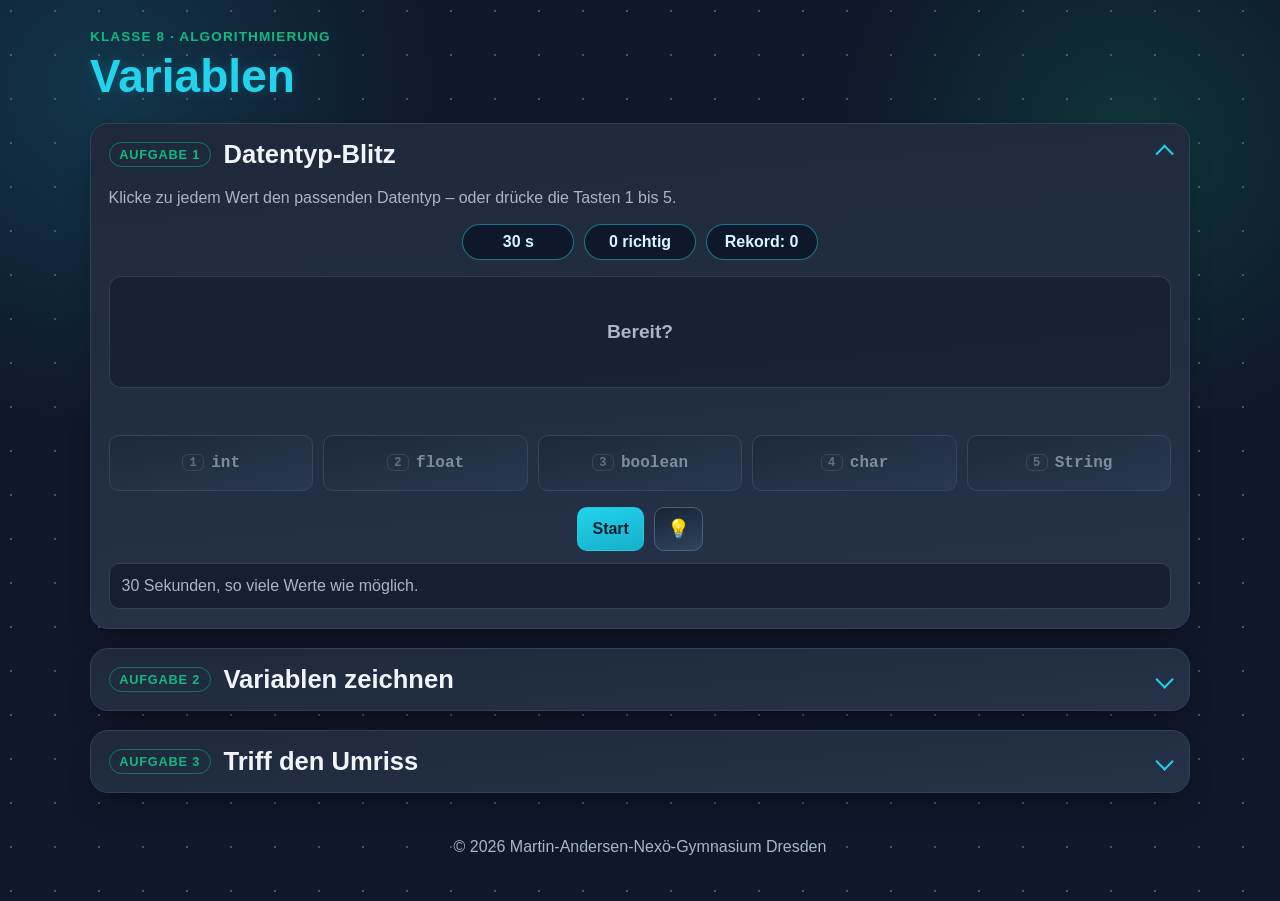
==== Algorithmierung/Variablen/index.html @ c235b7b8 "A1-3 Variablen Aufgaben" ====
<!doctype html>
<html lang="de">
<head>
  <meta charset="UTF-8" />
  <meta name="viewport" content="width=device-width, initial-scale=1.0" />
  <title>Variablen</title>
  <link rel="stylesheet" href="style.css" />
  <script defer src="script.js"></script>
</head>
<body>
  <header class="hero">
    <div class="hero-inner">
      <p class="eyebrow">Klasse 8 &middot; Algorithmierung</p>
      <h1>Variablen</h1>
    </div>
  </header>

  <main class="container">

    <details class="task" id="task1" open>
      <summary class="task-summary">
        <span class="station-label">Aufgabe 1</span>
        <span class="task-title">Datentyp-Blitz</span>
      </summary>
      <div class="task-body">
        <p class="section-text">Klicke zu jedem Wert den passenden Datentyp &ndash; oder dr&uuml;cke die Tasten 1 bis 5.</p>

        <div class="quiz-bar">
          <p class="status-pill" id="quizTime" aria-live="off">30 s</p>
          <p class="status-pill" id="quizScore" aria-live="off">0 richtig</p>
          <p class="status-pill" id="quizRecord" aria-live="off">Rekord: 0</p>
        </div>

        <div class="value-field" id="quizValue" aria-live="off">Bereit?</div>
        <p class="quiz-note" id="quizNote"></p>

        <div class="type-row" role="group" aria-label="Datentypen">
          <button class="type-btn" type="button" data-typ="int" disabled><span class="type-key">1</span>int</button>
          <button class="type-btn" type="button" data-typ="float" disabled><span class="type-key">2</span>float</button>
          <button class="type-btn" type="button" data-typ="boolean" disabled><span class="type-key">3</span>boolean</button>
          <button class="type-btn" type="button" data-typ="char" disabled><span class="type-key">4</span>char</button>
          <button class="type-btn" type="button" data-typ="String" disabled><span class="type-key">5</span>String</button>
        </div>

        <div class="action-row">
          <button class="btn" id="quizStart" type="button">Start</button>
          <button class="btn ghost hint-bulb" id="hintTypen" type="button" data-overlay="overlayTypen" aria-label="Hinweis zu den Datentypen">&#128161;</button>
        </div>

        <div class="feedback-box" id="quizFeedback" aria-live="polite">30 Sekunden, so viele Werte wie m&ouml;glich.</div>
      </div>
    </details>

    <details class="task" id="task2">
      <summary class="task-summary">
        <span class="station-label">Aufgabe 2</span>
        <span class="task-title">Variablen zeichnen</span>
      </summary>
      <div class="task-body">
        <p class="section-text">W&auml;hle eine Funktion, trage Werte in die Variablen ein und beobachte die Zeichenfl&auml;che.</p>

        <div class="fn-row" role="group" aria-label="Zeichenfunktion w&auml;hlen">
          <button class="fn-btn" type="button" data-fn="rect" aria-pressed="false">rect()</button>
          <button class="fn-btn" type="button" data-fn="circle" aria-pressed="false">circle()</button>
          <button class="fn-btn" type="button" data-fn="line" aria-pressed="false">line()</button>
        </div>

        <div class="split">
          <section class="subpanel" aria-labelledby="code2Title">
            <h3 id="code2Title" class="subpanel-title">Code</h3>
            <pre class="code-block"><code id="code2" aria-label="Processing-Code"></code></pre>
          </section>

          <section class="subpanel" aria-labelledby="canvas2Title">
            <h3 id="canvas2Title" class="subpanel-title">Zeichenfl&auml;che</h3>
            <div class="canvas-board">
              <div class="canvas-stack">
                <canvas id="canvas2" class="drawing-layer" width="400" height="400" aria-label="Zeichenfl&auml;che 400 mal 400 Pixel"></canvas>
                <canvas id="grid2" class="grid-layer" width="400" height="400" aria-hidden="true"></canvas>
              </div>
            </div>
          </section>
        </div>

        <div class="action-row">
          <button class="btn ghost" id="reset2" type="button">Werte leeren</button>
          <button class="btn ghost hint-bulb" id="hintVariable" type="button" data-overlay="overlayVariable" aria-label="Hinweis zu Variablen">&#128161;</button>
        </div>

        <div class="feedback-box" id="feedback2" aria-live="polite">Trage alle Werte ein.</div>
      </div>
    </details>

    <details class="task" id="task3">
      <summary class="task-summary">
        <span class="station-label">Aufgabe 3</span>
        <span class="task-title">Triff den Umriss</span>
      </summary>
      <div class="task-body">
        <p class="section-text">Setze die Variablen so, dass deine Form genau auf dem gestrichelten Umriss liegt.</p>

        <div class="step-row" role="group" aria-label="Teilaufgaben"></div>

        <div class="split">
          <section class="subpanel" aria-labelledby="code3Title">
            <h3 id="code3Title" class="subpanel-title">Code</h3>
            <pre class="code-block"><code id="code3" aria-label="Processing-Code"></code></pre>
          </section>

          <section class="subpanel" aria-labelledby="canvas3Title">
            <h3 id="canvas3Title" class="subpanel-title">Zeichenfl&auml;che</h3>
            <div class="canvas-board">
              <div class="canvas-stack">
                <canvas id="canvas3" class="drawing-layer" width="400" height="400" aria-label="Zeichenfl&auml;che 400 mal 400 Pixel"></canvas>
                <canvas id="grid3" class="grid-layer" width="400" height="400" aria-hidden="true"></canvas>
              </div>
            </div>
          </section>
        </div>

        <div class="action-row">
          <button class="btn" id="check3" type="button">Pr&uuml;fen</button>
          <button class="btn ghost hint-bulb" id="hintRaster" type="button" data-overlay="overlayRaster" aria-label="Hinweis zum Raster">&#128161;</button>
        </div>

        <div class="feedback-box" id="feedback3" aria-live="polite"></div>
      </div>
    </details>

  </main>

  <footer class="footer">
    <p>&copy; 2026 Martin-Andersen-Nexö-Gymnasium Dresden</p>
  </footer>

  <div id="overlayTypen" class="overlay" aria-hidden="true" role="dialog" aria-modal="true" aria-labelledby="overlayTypenTitle">
    <div class="overlay-content">
      <h3 id="overlayTypenTitle" class="overlay-title">Die f&uuml;nf Datentypen</h3>
      <dl class="glossar">
        <dt>int</dt><dd>Ganze Zahl, ohne Komma: <code>42</code>, <code>-7</code></dd>
        <dt>float</dt><dd>Kommazahl, mit Punkt geschrieben: <code>3.14</code></dd>
        <dt>boolean</dt><dd>Nur <code>true</code> oder <code>false</code></dd>
        <dt>char</dt><dd>Genau ein Zeichen in einfachen Anf&uuml;hrungszeichen: <code>'A'</code></dd>
        <dt>String</dt><dd>Zeichenkette in doppelten Anf&uuml;hrungszeichen: <code>"Hallo"</code></dd>
      </dl>
      <p class="section-text">Achtung: <code>'7'</code> ist ein char, <code>"42"</code> ist ein String.</p>
      <div class="action-row">
        <button class="btn ghost" type="button" data-close>Schlie&szlig;en</button>
      </div>
    </div>
  </div>

  <div id="overlayVariable" class="overlay" aria-hidden="true" role="dialog" aria-modal="true" aria-labelledby="overlayVariableTitle">
    <div class="overlay-content">
      <h3 id="overlayVariableTitle" class="overlay-title">Was ist eine Variable?</h3>
      <p class="section-text">Eine Variable ist ein benannter Speicherplatz mit einem Datentyp und einem Wert.</p>
      <pre class="code-sample"><code>int x = 100;</code></pre>
      <p class="section-text">Der Name <code>x</code> steht ab jetzt f&uuml;r den Wert 100. &Auml;nderst du den Wert, &auml;ndert sich jede Stelle mit, an der <code>x</code> benutzt wird.</p>
      <div class="action-row">
        <button class="btn ghost" type="button" data-close>Schlie&szlig;en</button>
      </div>
    </div>
  </div>

  <div id="overlayRaster" class="overlay" aria-hidden="true" role="dialog" aria-modal="true" aria-labelledby="overlayRasterTitle">
    <div class="overlay-content">
      <h3 id="overlayRasterTitle" class="overlay-title">Koordinaten ablesen</h3>
      <p class="section-text">Der Nullpunkt liegt oben links, x geht nach rechts, y nach unten. Ein Rasterk&auml;stchen ist 10 Pixel breit.</p>
      <p class="section-text"><code>rect(x, y, b, h)</code> setzt die <em>obere linke Ecke</em>, <code>circle(x, y, d)</code> den <em>Mittelpunkt</em>.</p>
      <div class="action-row">
        <button class="btn ghost" type="button" data-close>Schlie&szlig;en</button>
      </div>
    </div>
  </div>
</body>
</html>
---- Algorithmierung/Variablen/style.css ----
/* Variablen - Klasse 8, Algorithmierung
   Basis-Tokens aus dem Haus-Stil, danach seitenspezifische Bausteine. */

:root {
  color-scheme: dark;

  --primary: #22d3ee;
  --secondary: #10b981;
  --accent: #fbbf24;
  --danger: #fb7185;

  --bg: #0f172a;
  --surface: #1e293b;
  --surface-soft: #253248;
  --text: #f1f5f9;
  --muted: #a8b5c7;
  --border: #334155;

  --button-dark: #182336;
  --button-light: #30445c;
  --button-border: #4b5e7a;
  --button-text: #dcf4ff;
  --on-primary: #05202e;

  --shadow: 0 16px 30px -14px rgba(0, 0, 0, 0.55);
  --focus: 0 0 0 3px rgba(34, 211, 238, 0.3);
  --radius: 18px;
}

* { box-sizing: border-box; }

/* WICHTIG: Muss stehenbleiben, sonst gewinnen eigene display-Angaben
   gegen das eingebaute [hidden]-Verhalten des Browsers. */
[hidden] { display: none !important; }

body {
  margin: 0;
  min-height: 100vh;
  font-family: "Segoe UI", "Trebuchet MS", Verdana, sans-serif;
  color: var(--text);
  background-color: var(--bg);
  background-image:
    radial-gradient(circle at 25% 25%, rgba(100, 116, 139, 0.45) 1px, transparent 1px),
    radial-gradient(circle at 75% 75%, rgba(100, 116, 139, 0.35) 1px, transparent 1px),
    radial-gradient(circle at 88% 16%, rgba(16, 185, 129, 0.18), transparent 22%),
    radial-gradient(circle at 8% 10%, rgba(34, 211, 238, 0.16), transparent 24%);
  background-size: 44px 44px, 44px 44px, auto, auto;
  background-position: 0 0, 22px 22px, center, center;
}

button, input, select, textarea { font: inherit; }

.hero-inner, .container, .footer {
  width: min(1100px, 100% - 2rem);
  margin: 0 auto;
}

.hero-inner { padding: 1.8rem 0 0.6rem; }

.eyebrow {
  margin: 0;
  color: var(--secondary);
  font-weight: 700;
  font-size: 0.85rem;
  letter-spacing: 0.08em;
  text-transform: uppercase;
}

h1 {
  margin: 0.35rem 0 0.6rem;
  color: var(--primary);
  font-size: clamp(1.9rem, 3.6vw, 2.9rem);
  text-shadow: 0 0 12px rgba(34, 211, 238, 0.22);
}

h2 { margin: 0; font-size: clamp(1.4rem, 2.5vw, 2rem); color: var(--text); }
h3 { margin-top: 0; color: #d9f8ff; }

.intro, .section-text {
  color: var(--muted);
  line-height: 1.58;
  max-width: 68ch;
}

.section-text { margin: 0 0 0.9rem; }

/* --- Aufklappbare Aufgabenkarten --- */
.task {
  margin-bottom: 1.2rem;
  background: linear-gradient(175deg, var(--surface), var(--surface-soft));
  border: 1px solid var(--border);
  border-radius: var(--radius);
  box-shadow: var(--shadow);
}

.task-summary {
  display: flex;
  align-items: center;
  gap: 0.8rem;
  padding: 1rem 1.1rem;
  border-radius: var(--radius);
  cursor: pointer;
  list-style: none;
}

.task-summary::-webkit-details-marker { display: none; }

.task-summary::after {
  content: "";
  width: 0.7rem;
  height: 0.7rem;
  margin-left: auto;
  border-right: 2px solid var(--primary);
  border-bottom: 2px solid var(--primary);
  transform: rotate(45deg);
  transition: transform 180ms ease;
}

/* Chromium wertet [open] fuer das Pseudoelement nicht zuverlaessig neu aus,
   deshalb setzt das Skript zusaetzlich .is-open auf die Zusammenfassung. */
.task[open] > .task-summary::after,
.task-summary.is-open::after { transform: rotate(-135deg); }

.task-summary:focus-visible {
  outline: none;
  box-shadow: var(--focus);
}

.station-label {
  padding: 0.25rem 0.6rem;
  border: 1px solid rgba(16, 185, 129, 0.5);
  border-radius: 999px;
  color: var(--secondary);
  font-size: 0.8rem;
  font-weight: 800;
  letter-spacing: 0.06em;
  text-transform: uppercase;
  white-space: nowrap;
}

.task-title {
  color: var(--text);
  font-size: clamp(1.2rem, 2.2vw, 1.6rem);
  font-weight: 800;
}

.task-body { padding: 0 1.1rem 1.2rem; }

/* --- Zwei gleich breite, gleich hohe Bereiche --- */
.split {
  display: grid;
  grid-template-columns: repeat(2, minmax(0, 1fr));
  gap: 1.2rem;
}

.subpanel {
  display: flex;
  flex-direction: column;
  padding: 0.9rem;
  border: 1px solid rgba(168, 181, 199, 0.18);
  border-radius: 12px;
  background: rgba(15, 23, 42, 0.5);
}

.subpanel-title {
  margin: 0 0 0.7rem;
  font-size: 1rem;
  letter-spacing: 0.04em;
  text-transform: uppercase;
}

/* --- Buttons --- */
.btn {
  display: inline-flex;
  align-items: center;
  justify-content: center;
  min-height: 44px;
  padding: 0.55rem 0.9rem;
  border: 1px solid rgba(34, 211, 238, 0.6);
  border-radius: 10px;
  color: var(--on-primary);
  background: linear-gradient(165deg, var(--primary), #17afc8);
  font-weight: 800;
  cursor: pointer;
  transition: transform 150ms ease, filter 150ms ease, border-color 150ms ease;
}

.btn.ghost {
  border-color: var(--button-border);
  color: var(--button-text);
  background: linear-gradient(165deg, var(--button-dark), var(--button-light));
}

.btn:hover:not(:disabled) {
  transform: translateY(-1px);
  filter: brightness(1.08);
  border-color: rgba(34, 211, 238, 0.6);
}

.btn:focus-visible {
  outline: none;
  box-shadow: var(--focus);
}

.btn:disabled { cursor: not-allowed; opacity: 0.48; }

.hint-bulb { font-size: 1.15rem; padding: 0.55rem 0.75rem; }

.action-row {
  display: flex;
  flex-wrap: wrap;
  justify-content: center;
  gap: 0.6rem;
  margin-top: 1rem;
}

/* --- Rückmeldungen --- */
.feedback-box {
  margin-top: 0.75rem;
  padding: 0.65rem 0.75rem;
  border: 1px solid var(--border);
  border-radius: 10px;
  background: rgba(15, 23, 42, 0.66);
  color: var(--muted);
  line-height: 1.45;
}

.feedback-box.success { border-color: rgba(16, 185, 129, 0.75); color: #b9f8dc; }
.feedback-box.error   { border-color: rgba(251, 113, 133, 0.82); color: #fecdd3; }

/* --- Status-Pills --- */
.status-pill {
  margin: 0;
  min-width: 7rem;
  padding: 0.5rem 0.9rem;
  border: 1px solid rgba(34, 211, 238, 0.5);
  border-radius: 999px;
  color: #d7f7ff;
  background: rgba(15, 23, 42, 0.92);
  font-weight: 800;
  text-align: center;
}

.status-pill.is-warning { border-color: rgba(251, 191, 36, 0.7); color: #fff2cc; }

/* --- Aufgabe 1: Datentyp-Blitz --- */
.quiz-bar {
  display: flex;
  flex-wrap: wrap;
  justify-content: center;
  gap: 0.6rem;
  margin-bottom: 1rem;
}

.value-field {
  display: grid;
  place-items: center;
  min-height: 7rem;
  padding: 1rem;
  border: 1px solid rgba(168, 181, 199, 0.18);
  border-radius: 12px;
  background: rgba(15, 23, 42, 0.5);
  color: var(--accent);
  font-family: "Cascadia Code", Consolas, "Courier New", monospace;
  font-size: clamp(1.8rem, 5vw, 3rem);
  font-weight: 700;
  overflow-wrap: anywhere;
  text-align: center;
}

.value-field.is-idle { color: var(--muted); font-family: inherit; font-size: 1.2rem; }

.quiz-note {
  min-height: 1.5rem;
  margin: 0.5rem 0 0;
  color: var(--muted);
  font-size: 0.95rem;
  text-align: center;
}

.type-row {
  display: grid;
  grid-template-columns: repeat(5, minmax(0, 1fr));
  gap: 0.6rem;
  margin-top: 0.9rem;
}

.type-btn {
  display: flex;
  align-items: center;
  justify-content: center;
  gap: 0.45rem;
  min-height: 56px;
  padding: 0.55rem 0.5rem;
  border: 1px solid var(--button-border);
  border-radius: 10px;
  color: var(--button-text);
  background: linear-gradient(165deg, var(--button-dark), var(--button-light));
  font-family: "Cascadia Code", Consolas, "Courier New", monospace;
  font-weight: 800;
  cursor: pointer;
  transition: transform 150ms ease, filter 150ms ease, border-color 150ms ease, background-color 150ms ease;
}

.type-btn:hover:not(:disabled) {
  transform: translateY(-1px);
  filter: brightness(1.08);
  border-color: rgba(34, 211, 238, 0.6);
}

.type-btn:focus-visible { outline: none; box-shadow: var(--focus); }
.type-btn:disabled { cursor: not-allowed; opacity: 0.48; }

.type-key {
  padding: 0.05rem 0.4rem;
  border: 1px solid rgba(168, 181, 199, 0.35);
  border-radius: 6px;
  color: var(--muted);
  font-size: 0.75rem;
}

.type-btn.is-right {
  border-color: rgba(16, 185, 129, 0.85);
  background: linear-gradient(165deg, #10b981, #0d8f66);
  color: #04201a;
}

.type-btn.is-wrong {
  border-color: rgba(251, 113, 133, 0.85);
  background: linear-gradient(165deg, #fb7185, #c2495c);
  color: #2a0a11;
}

/* --- Aufgabe 2/3: Funktions- und Schrittwahl --- */
.fn-row, .step-row {
  display: flex;
  flex-wrap: wrap;
  justify-content: center;
  gap: 0.6rem;
  margin-bottom: 1rem;
}

.fn-btn, .step-btn {
  min-height: 44px;
  padding: 0.5rem 1rem;
  border: 1px solid var(--button-border);
  border-radius: 999px;
  color: var(--button-text);
  background: linear-gradient(165deg, var(--button-dark), var(--button-light));
  font-family: "Cascadia Code", Consolas, "Courier New", monospace;
  font-weight: 800;
  cursor: pointer;
  transition: transform 150ms ease, filter 150ms ease, border-color 150ms ease;
}

.fn-btn:hover, .step-btn:hover { transform: translateY(-1px); filter: brightness(1.08); }
.fn-btn:focus-visible, .step-btn:focus-visible { outline: none; box-shadow: var(--focus); }

.fn-btn[aria-pressed="true"], .step-btn[aria-pressed="true"] {
  border-color: rgba(34, 211, 238, 0.7);
  color: #05202e;
  background: linear-gradient(165deg, var(--primary), #17afc8);
}

.step-btn.is-solved::after {
  content: " \2713";
  color: var(--secondary);
  font-weight: 900;
}

.step-btn[aria-pressed="true"].is-solved::after { color: #04201a; }

/* --- Codeansicht mit Zeilennummern --- */
.code-block {
  flex: 1;
  margin: 0;
  padding: 14px 0;
  overflow-x: auto;
  border: 1px solid rgba(168, 181, 199, 0.18);
  border-radius: 8px;
  background: rgba(15, 23, 42, 0.58);
  font-family: "Cascadia Code", Consolas, "Courier New", monospace;
  font-size: 0.98rem;
  line-height: 1.7;
}

.code-block code { counter-reset: code-line; }

.code-line {
  position: relative;
  display: block;
  counter-increment: code-line;
  min-height: 30px;
  padding: 2px 14px 2px 50px;
  color: #e2e8f0;
  white-space: nowrap;
}

.code-line::before {
  content: counter(code-line);
  position: absolute;
  left: 12px;
  width: 22px;
  color: #76869a;
  text-align: right;
  user-select: none;
}

.code-indent { padding-left: 74px; }
.code-line.is-spaced { margin-top: 12px; }

.keyword { color: #67e8f9; }
.type { color: #fca97a; }
.fn { color: #6ee7b7; }
.var { color: var(--accent); }
.num { color: #93c5fd; }

.code-input {
  min-width: 3ch;
  margin: 0 1px;
  padding: 1px 3px;
  border: 1px solid rgba(34, 211, 238, 0.36);
  border-radius: 4px;
  color: #fef3c7;
  background: rgba(15, 23, 42, 0.82);
  font-family: inherit;
  font-size: 0.96em;
  line-height: 1.2;
  text-align: center;
}

.code-input::placeholder { color: #64748b; }

.code-input:focus {
  outline: none;
  border-color: var(--accent);
  box-shadow: var(--focus);
}

.code-sample {
  margin: 0 0 0.9rem;
  padding: 0.7rem 0.9rem;
  border: 1px solid rgba(168, 181, 199, 0.18);
  border-radius: 8px;
  background: rgba(15, 23, 42, 0.58);
  font-family: "Cascadia Code", Consolas, "Courier New", monospace;
  color: #e2e8f0;
}

/* --- Zeichenfläche --- */
.canvas-board {
  display: flex;
  flex: 1;
  align-items: center;
  justify-content: center;
  padding: 10px;
  border: 1px solid rgba(168, 181, 199, 0.18);
  border-radius: 8px;
  background: rgba(15, 23, 42, 0.5);
}

.canvas-stack {
  position: relative;
  width: min(400px, 100%);
  aspect-ratio: 1 / 1;
  overflow: hidden;
  background: #ffffff;
  box-shadow: 0 0 0 1px rgba(226, 232, 240, 0.9);
}

.canvas-stack canvas {
  position: absolute;
  inset: 0;
  display: block;
  width: 100%;
  height: 100%;
}

.drawing-layer { z-index: 1; }
.grid-layer { z-index: 2; pointer-events: none; }

/* --- Glossar im Modal --- */
.glossar {
  display: grid;
  grid-template-columns: auto 1fr;
  gap: 0.4rem 0.9rem;
  margin: 0 0 0.9rem;
  color: var(--muted);
  line-height: 1.5;
}

.glossar dt {
  color: var(--primary);
  font-family: "Cascadia Code", Consolas, "Courier New", monospace;
  font-weight: 800;
}

.glossar dd { margin: 0; }

code { font-family: "Cascadia Code", Consolas, "Courier New", monospace; color: #d9f8ff; }

/* --- Modal --- */
.overlay {
  position: fixed;
  inset: 0;
  z-index: 1000;
  display: flex;
  align-items: center;
  justify-content: center;
  background-color: rgba(15, 23, 42, 0.85);
  backdrop-filter: blur(8px);
  opacity: 0;
  pointer-events: none;
  transition: opacity 220ms ease;
}

.overlay.is-visible { opacity: 1; pointer-events: auto; }

.overlay-content {
  width: min(720px, calc(100% - 32px));
  max-height: calc(100vh - 48px);
  overflow-y: auto;
  padding: 24px;
  background: linear-gradient(175deg, var(--surface), var(--surface-soft));
  border: 1px solid var(--border);
  border-radius: 12px;
  box-shadow: 0 25px 50px -12px rgba(0, 0, 0, 0.7);
  transform: scale(0.95);
  transition: transform 220ms cubic-bezier(0.16, 1, 0.3, 1);
}

.overlay.is-visible .overlay-content { transform: scale(1); }
.overlay-title { margin: 0 0 16px; color: var(--primary); }

/* --- Footer --- */
.footer {
  text-align: center;
  padding: 0.6rem 0 1.8rem;
  color: #a6b7cc;
}

/* --- Mobil --- */
@media (max-width: 900px) {
  .split { grid-template-columns: 1fr; }
}

@media (max-width: 620px) {
  .type-row { grid-template-columns: repeat(3, minmax(0, 1fr)); }
  .type-key { display: none; }
  .task-summary { flex-wrap: wrap; gap: 0.5rem; }
  .code-block { font-size: 0.88rem; }
  .code-indent { padding-left: 64px; }
  .status-pill { min-width: 6rem; padding: 0.45rem 0.7rem; font-size: 0.9rem; }
}
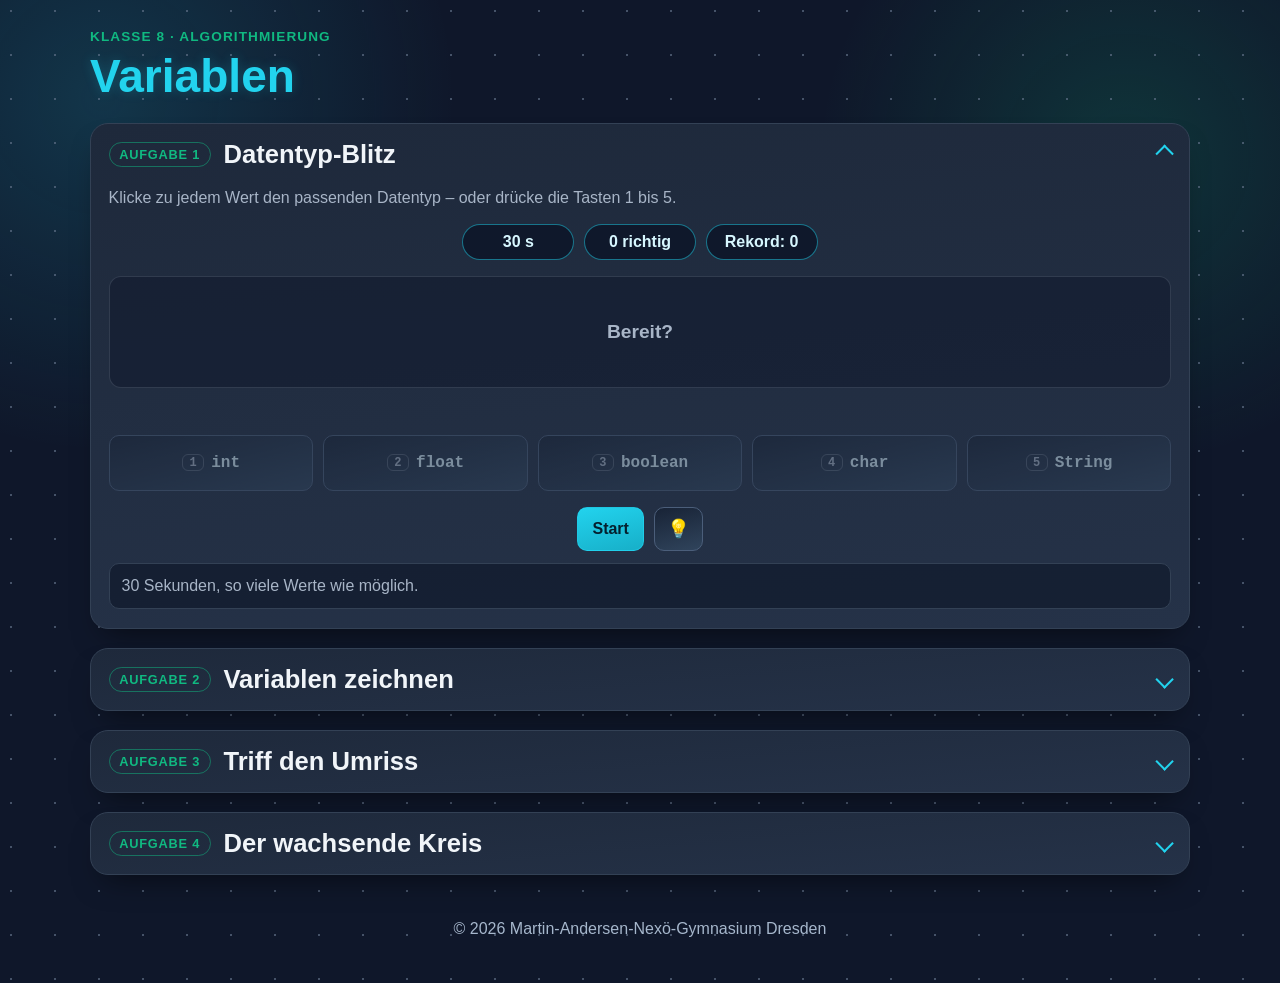
==== commit 05fbf350: "Überarbeitung Aufgabe 4 und Code Kopieren bei jedem Code" ====
--- a/Algorithmierung/Variablen/index.html
+++ b/Algorithmierung/Variablen/index.html
@@ -25,7 +25,7 @@
       <div class="task-body">
         <p class="section-text">Klicke zu jedem Wert den passenden Datentyp &ndash; oder dr&uuml;cke die Tasten 1 bis 5.</p>
 
-        <div class="quiz-bar">
+        <div class="pill-row">
           <p class="status-pill" id="quizTime" aria-live="off">30 s</p>
           <p class="status-pill" id="quizScore" aria-live="off">0 richtig</p>
           <p class="status-pill" id="quizRecord" aria-live="off">Rekord: 0</p>
@@ -67,12 +67,17 @@
 
         <div class="split">
           <section class="subpanel" aria-labelledby="code2Title">
-            <h3 id="code2Title" class="subpanel-title">Code</h3>
+            <div class="subpanel-heading">
+              <h3 id="code2Title" class="subpanel-title">Code</h3>
+              <button class="btn ghost small" type="button" data-kopieren="code2" data-feedback="feedback2">Kopieren</button>
+            </div>
             <pre class="code-block"><code id="code2" aria-label="Processing-Code"></code></pre>
           </section>
 
           <section class="subpanel" aria-labelledby="canvas2Title">
-            <h3 id="canvas2Title" class="subpanel-title">Zeichenfl&auml;che</h3>
+            <div class="subpanel-heading">
+              <h3 id="canvas2Title" class="subpanel-title">Zeichenfl&auml;che</h3>
+            </div>
             <div class="canvas-board">
               <div class="canvas-stack">
                 <canvas id="canvas2" class="drawing-layer" width="400" height="400" aria-label="Zeichenfl&auml;che 400 mal 400 Pixel"></canvas>
@@ -103,12 +108,17 @@
 
         <div class="split">
           <section class="subpanel" aria-labelledby="code3Title">
-            <h3 id="code3Title" class="subpanel-title">Code</h3>
+            <div class="subpanel-heading">
+              <h3 id="code3Title" class="subpanel-title">Code</h3>
+              <button class="btn ghost small" type="button" data-kopieren="code3" data-feedback="feedback3">Kopieren</button>
+            </div>
             <pre class="code-block"><code id="code3" aria-label="Processing-Code"></code></pre>
           </section>
 
           <section class="subpanel" aria-labelledby="canvas3Title">
-            <h3 id="canvas3Title" class="subpanel-title">Zeichenfl&auml;che</h3>
+            <div class="subpanel-heading">
+              <h3 id="canvas3Title" class="subpanel-title">Zeichenfl&auml;che</h3>
+            </div>
             <div class="canvas-board">
               <div class="canvas-stack">
                 <canvas id="canvas3" class="drawing-layer" width="400" height="400" aria-label="Zeichenfl&auml;che 400 mal 400 Pixel"></canvas>
@@ -124,6 +134,60 @@
         </div>
 
         <div class="feedback-box" id="feedback3" aria-live="polite"></div>
+      </div>
+    </details>
+
+    <details class="task" id="task4">
+      <summary class="task-summary">
+        <span class="station-label">Aufgabe 4</span>
+        <span class="task-title">Der wachsende Kreis</span>
+      </summary>
+      <div class="task-body">
+        <p class="section-text">Starte das Programm und schalte danach die <code>draw()</code>-Zyklen einzeln weiter.</p>
+
+        <div class="fn-row" role="group" aria-label="Verstehensstufe w&auml;hlen">
+          <button class="stufe-btn" type="button" data-stufe="1" aria-pressed="false">Stufe 1</button>
+          <button class="stufe-btn" type="button" data-stufe="2" aria-pressed="false">Stufe 2</button>
+          <button class="stufe-btn" type="button" data-stufe="3" aria-pressed="false">Stufe 3</button>
+        </div>
+
+        <div class="pill-row">
+          <p class="status-pill" id="stufeZyklus">Zyklus: 0</p>
+          <p class="status-pill" id="stufeWert">durchmesser: 20</p>
+          <p class="status-pill" id="stufeRichtung" hidden>richtung: 1</p>
+        </div>
+
+        <div class="split">
+          <section class="subpanel" aria-labelledby="code4Title">
+            <div class="subpanel-heading">
+              <h3 id="code4Title" class="subpanel-title">Code</h3>
+              <button class="btn ghost small" type="button" data-kopieren="code4" data-feedback="feedback4">Kopieren</button>
+            </div>
+            <pre class="code-block"><code id="code4" aria-label="Processing-Code"></code></pre>
+          </section>
+
+          <section class="subpanel" aria-labelledby="canvas4Title">
+            <div class="subpanel-heading">
+              <h3 id="canvas4Title" class="subpanel-title">Zeichenfl&auml;che</h3>
+            </div>
+            <div class="canvas-board">
+              <div class="canvas-stack">
+                <canvas id="canvas4" class="drawing-layer" width="400" height="400" aria-label="Zeichenfl&auml;che 400 mal 400 Pixel"></canvas>
+                <canvas id="grid4" class="grid-layer" width="400" height="400" aria-hidden="true"></canvas>
+              </div>
+            </div>
+            <p class="canvas-caption" id="stufeAufruf">noch nichts gezeichnet</p>
+          </section>
+        </div>
+
+        <div class="action-row">
+          <button class="btn" id="stufeStart" type="button">Start</button>
+          <button class="btn" id="stufeSchritt" type="button" disabled>N&auml;chster Draw-Zyklus</button>
+          <button class="btn ghost" id="stufeReset" type="button">Zur&uuml;cksetzen</button>
+          <button class="btn ghost hint-bulb" id="hintDraw" type="button" data-overlay="overlayDraw" aria-label="Hinweis zu draw()">&#128161;</button>
+        </div>
+
+        <div class="feedback-box" id="feedback4" aria-live="polite"></div>
       </div>
     </details>
 
@@ -172,5 +236,16 @@
       </div>
     </div>
   </div>
+  <div id="overlayDraw" class="overlay" aria-hidden="true" role="dialog" aria-modal="true" aria-labelledby="overlayDrawTitle">
+    <div class="overlay-content">
+      <h3 id="overlayDrawTitle" class="overlay-title">Was macht draw()?</h3>
+      <p class="section-text"><code>setup()</code> l&auml;uft einmal, <code>draw()</code> danach immer wieder &ndash; hier Schritt f&uuml;r Schritt per Knopf.</p>
+      <p class="section-text">Der Wert einer Variablen bleibt dabei erhalten: Was am Ende eines Zyklus drinsteht, gilt am Anfang des n&auml;chsten.</p>
+      <p class="section-text">In Processing laufen die Zyklen von allein &ndash; <code>frameRate(2)</code> bremst sie auf zwei pro Sekunde, damit man zusehen kann.</p>
+      <div class="action-row">
+        <button class="btn ghost" type="button" data-close>Schlie&szlig;en</button>
+      </div>
+    </div>
+  </div>
 </body>
 </html>
--- a/Algorithmierung/Variablen/style.css
+++ b/Algorithmierung/Variablen/style.css
@@ -156,14 +156,26 @@
 .subpanel {
   display: flex;
   flex-direction: column;
+  min-width: 0;
   padding: 0.9rem;
   border: 1px solid rgba(168, 181, 199, 0.18);
   border-radius: 12px;
   background: rgba(15, 23, 42, 0.5);
 }
 
+/* Ueberschriftzeile: Titel links, Kopieren-Knopf rechts oben in der Ecke.
+   Beide Spalten bekommen sie, damit die Panels auf gleicher Hoehe beginnen. */
+.subpanel-heading {
+  display: flex;
+  align-items: center;
+  justify-content: space-between;
+  gap: 0.6rem;
+  min-height: 36px;
+  margin-bottom: 0.7rem;
+}
+
 .subpanel-title {
-  margin: 0 0 0.7rem;
+  margin: 0;
   font-size: 1rem;
   letter-spacing: 0.04em;
   text-transform: uppercase;
@@ -205,6 +217,12 @@
 .btn:disabled { cursor: not-allowed; opacity: 0.48; }
 
 .hint-bulb { font-size: 1.15rem; padding: 0.55rem 0.75rem; }
+
+.btn.small {
+  min-height: 36px;
+  padding: 0.3rem 0.7rem;
+  font-size: 0.85rem;
+}
 
 .action-row {
   display: flex;
@@ -244,7 +262,7 @@
 .status-pill.is-warning { border-color: rgba(251, 191, 36, 0.7); color: #fff2cc; }
 
 /* --- Aufgabe 1: Datentyp-Blitz --- */
-.quiz-bar {
+.pill-row {
   display: flex;
   flex-wrap: wrap;
   justify-content: center;
@@ -340,7 +358,7 @@
   margin-bottom: 1rem;
 }
 
-.fn-btn, .step-btn {
+.fn-btn, .step-btn, .stufe-btn {
   min-height: 44px;
   padding: 0.5rem 1rem;
   border: 1px solid var(--button-border);
@@ -353,10 +371,10 @@
   transition: transform 150ms ease, filter 150ms ease, border-color 150ms ease;
 }
 
-.fn-btn:hover, .step-btn:hover { transform: translateY(-1px); filter: brightness(1.08); }
-.fn-btn:focus-visible, .step-btn:focus-visible { outline: none; box-shadow: var(--focus); }
-
-.fn-btn[aria-pressed="true"], .step-btn[aria-pressed="true"] {
+.fn-btn:hover, .step-btn:hover, .stufe-btn:hover { transform: translateY(-1px); filter: brightness(1.08); }
+.fn-btn:focus-visible, .step-btn:focus-visible, .stufe-btn:focus-visible { outline: none; box-shadow: var(--focus); }
+
+.fn-btn[aria-pressed="true"], .step-btn[aria-pressed="true"], .stufe-btn[aria-pressed="true"] {
   border-color: rgba(34, 211, 238, 0.7);
   color: #05202e;
   background: linear-gradient(165deg, var(--primary), #17afc8);
@@ -373,6 +391,7 @@
 /* --- Codeansicht mit Zeilennummern --- */
 .code-block {
   flex: 1;
+  min-width: 0;
   margin: 0;
   padding: 14px 0;
   overflow-x: auto;
@@ -392,8 +411,17 @@
   counter-increment: code-line;
   min-height: 30px;
   padding: 2px 14px 2px 50px;
+  border-left: 4px solid transparent;
   color: #e2e8f0;
   white-space: nowrap;
+  transition: background-color 160ms ease, border-color 160ms ease, color 160ms ease;
+}
+
+/* markiert die Zeilen, die im letzten draw()-Zyklus ausgefuehrt wurden */
+.code-line.is-active {
+  border-left-color: var(--accent);
+  color: #fff7d6;
+  background: rgba(251, 191, 36, 0.16);
 }
 
 .code-line::before {
@@ -407,6 +435,7 @@
 }
 
 .code-indent { padding-left: 74px; }
+.code-double-indent { padding-left: 98px; }
 .code-line.is-spaced { margin-top: 12px; }
 
 .keyword { color: #67e8f9; }
@@ -448,6 +477,14 @@
 }
 
 /* --- Zeichenfläche --- */
+.canvas-caption {
+  margin: 0.6rem 0 0;
+  color: var(--muted);
+  font-family: "Cascadia Code", Consolas, "Courier New", monospace;
+  font-size: 0.92rem;
+  text-align: center;
+}
+
 .canvas-board {
   display: flex;
   flex: 1;
@@ -541,7 +578,7 @@
 
 /* --- Mobil --- */
 @media (max-width: 900px) {
-  .split { grid-template-columns: 1fr; }
+  .split { grid-template-columns: minmax(0, 1fr); }
 }
 
 @media (max-width: 620px) {
@@ -550,5 +587,6 @@
   .task-summary { flex-wrap: wrap; gap: 0.5rem; }
   .code-block { font-size: 0.88rem; }
   .code-indent { padding-left: 64px; }
+  .code-double-indent { padding-left: 84px; }
   .status-pill { min-width: 6rem; padding: 0.45rem 0.7rem; font-size: 0.9rem; }
 }
